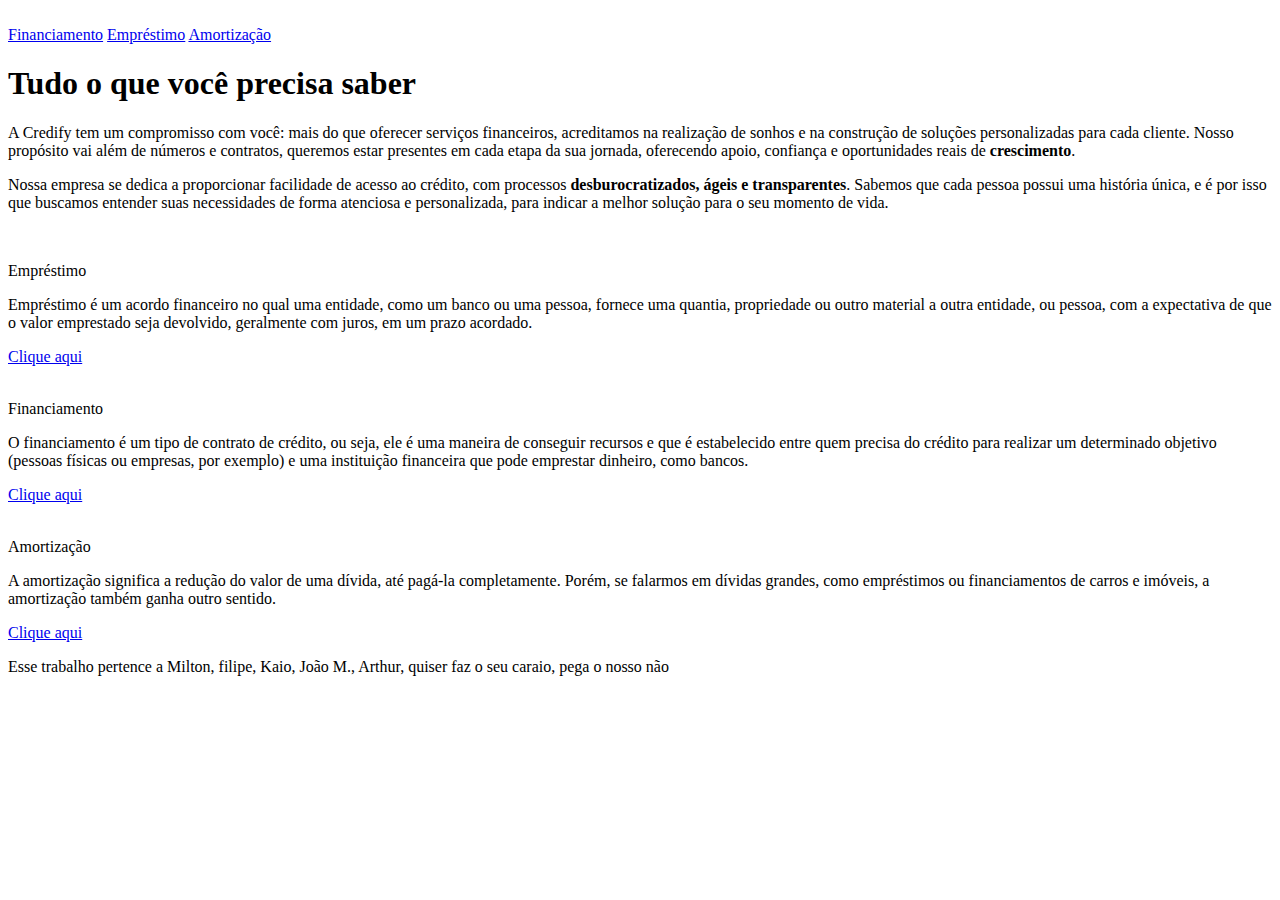
==== index.html @ f142753b "new file:   index.html" ====
<!DOCTYPE html>
<html lang="en">
<head>
	<meta charset="UTF-8">
	<meta name="viewport" content="width=device-width, initial-scale=1.0">
	<title>Credify</title>
	<link rel="stylesheet" href="CSS/style.css">
</head>

<body>
	<header>
		<img src="IMG/logo2.png" alt="" id="logo">
		<nav>
			<a href="#">Financiamento</a>
			<a href="#">Empréstimo</a>
			<a href="#">Amortização</a>
		</nav>
	</header>

	<div class="apren">
		<!-- <img src="../IMG/360_F_565546717_sWznHWWi4iSS0guDqPBguCfCfSsLBFMq.jpg" alt="" id="back"> -->
		<h1>Tudo o que você precisa saber</h1> <!--Precisa arrumar o css disso aqui -->
	</div>

	<main>
		
		<p>A Credify tem um compromisso com você: mais do que oferecer serviços financeiros, acreditamos na realização de sonhos e na construção de soluções personalizadas para cada cliente. Nosso propósito vai além de números e contratos, queremos estar presentes em cada etapa da sua jornada, oferecendo apoio, confiança e oportunidades reais de <b>crescimento</b>.</p>
		<p>Nossa empresa se dedica a proporcionar facilidade de acesso ao crédito, com processos <b>desburocratizados, ágeis e transparentes</b>. Sabemos que cada pessoa possui uma história única, e é por isso que buscamos entender suas necessidades de forma atenciosa e personalizada, para indicar a melhor solução para o seu momento de vida.</p>
		
		<div class="container">
			<div class="card" id="div_test" name="a">
				<div id="img_card">
					<img src="IMG/attach_money.svg" alt="" style="color: blue;">
				</div>
				<p class="title">Empréstimo</p>
				<p id="text_card">Empréstimo é um acordo financeiro no qual uma entidade, como um banco ou uma pessoa, fornece uma quantia, propriedade ou outro material a outra entidade, ou pessoa, com a expectativa de que o valor emprestado seja devolvido, geralmente com juros, em um prazo acordado. </p>
				<a class="btn_card" href="#">Clique aqui</a>
			</div>

			<div class="card">
				<div id="img_card">
					<img src="IMG/payments.svg" alt="">
				</div>
				<p class="title">Financiamento</p>
				<p>O financiamento é um tipo de contrato de crédito, ou seja, ele é uma maneira de conseguir recursos e que é estabelecido entre quem precisa do crédito para realizar um determinado objetivo (pessoas físicas ou empresas, por exemplo) e uma instituição financeira que pode emprestar dinheiro, como bancos. </p>
				<a class="btn_card" href="#">Clique aqui</a>
			</div>

			<div class="card">
				<div id="img_card">
					<img src="IMG/account_balance.svg" alt="">
				</div>
				<p class="title">Amortização</p>
				<p>A amortização significa a redução do valor de uma dívida, até pagá-la completamente. Porém, se falarmos em dívidas grandes, como empréstimos ou financiamentos de carros e imóveis, a amortização também ganha outro sentido.</p>
				<a class="btn_card" href="#">Clique aqui</a>
			</div>
		</div>
	</main>

	<footer>
		<p>Esse trabalho pertence a Milton, filipe, Kaio, João M., Arthur, quiser faz o seu caraio, pega o nosso não</p>
	</footer>
	
	<script src="JS/script.js"></script>
</body>
</html>
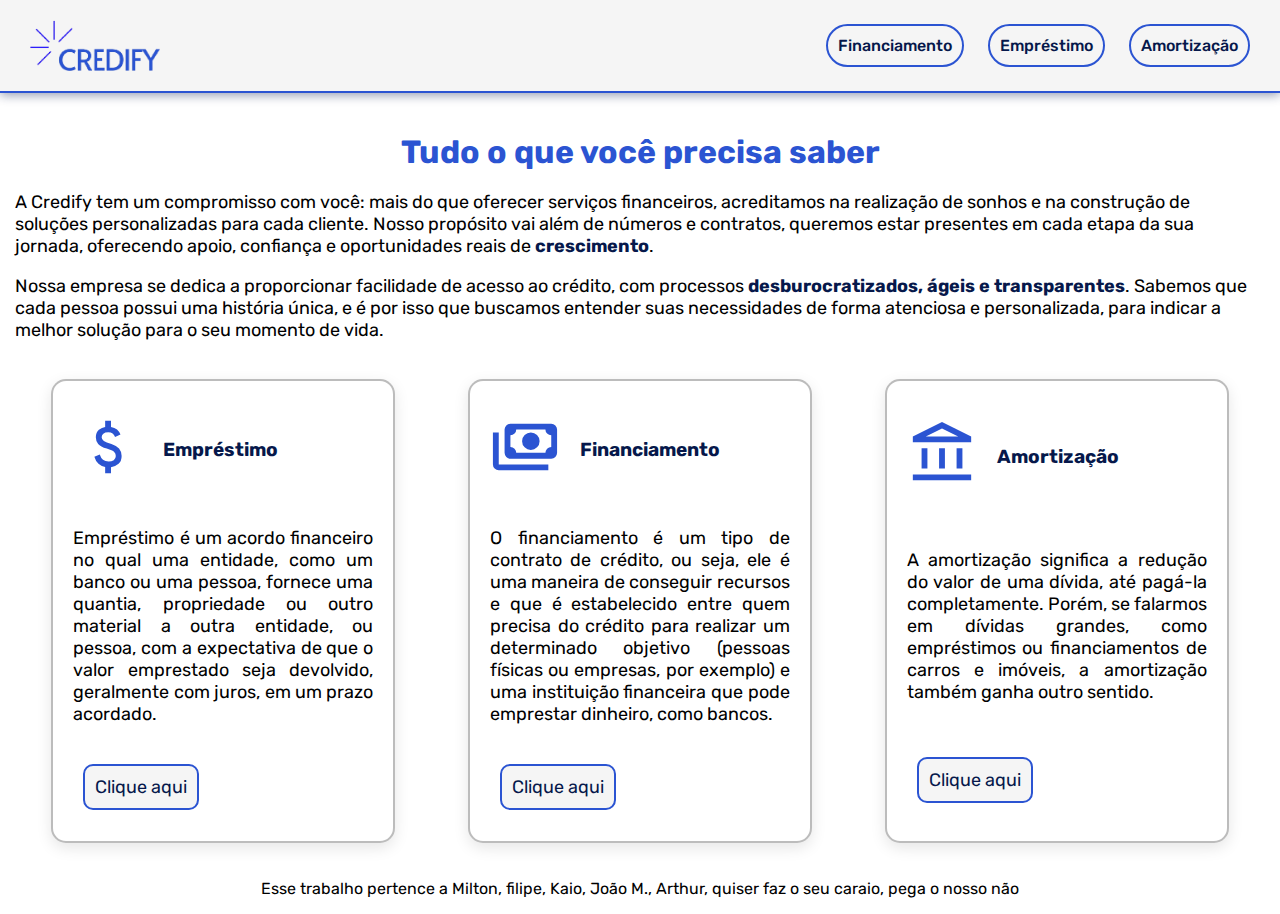
==== commit 48d97c50: "modified:   index.html" ====
--- a/index.html
+++ b/index.html
@@ -4,12 +4,12 @@
 	<meta charset="UTF-8">
 	<meta name="viewport" content="width=device-width, initial-scale=1.0">
 	<title>Credify</title>
-	<link rel="stylesheet" href="CSS/style.css">
+	<link rel="stylesheet" href="site_matemática/CSS/style.css">
 </head>
 
 <body>
 	<header>
-		<img src="IMG/logo2.png" alt="" id="logo">
+		<img src="site_matemática/IMG/logo2.png" alt="" id="logo">
 		<nav>
 			<a href="#">Financiamento</a>
 			<a href="#">Empréstimo</a>
@@ -30,7 +30,7 @@
 		<div class="container">
 			<div class="card" id="div_test" name="a">
 				<div id="img_card">
-					<img src="IMG/attach_money.svg" alt="" style="color: blue;">
+					<img src="site_matemática/IMG/attach_money.svg" alt="" style="color: blue;">
 				</div>
 				<p class="title">Empréstimo</p>
 				<p id="text_card">Empréstimo é um acordo financeiro no qual uma entidade, como um banco ou uma pessoa, fornece uma quantia, propriedade ou outro material a outra entidade, ou pessoa, com a expectativa de que o valor emprestado seja devolvido, geralmente com juros, em um prazo acordado. </p>
@@ -39,7 +39,7 @@
 
 			<div class="card">
 				<div id="img_card">
-					<img src="IMG/payments.svg" alt="">
+					<img src="site_matemática/IMG/payments.svg" alt="">
 				</div>
 				<p class="title">Financiamento</p>
 				<p>O financiamento é um tipo de contrato de crédito, ou seja, ele é uma maneira de conseguir recursos e que é estabelecido entre quem precisa do crédito para realizar um determinado objetivo (pessoas físicas ou empresas, por exemplo) e uma instituição financeira que pode emprestar dinheiro, como bancos. </p>
@@ -48,7 +48,7 @@
 
 			<div class="card">
 				<div id="img_card">
-					<img src="IMG/account_balance.svg" alt="">
+					<img src="site_matemática/IMG/account_balance.svg" alt="">
 				</div>
 				<p class="title">Amortização</p>
 				<p>A amortização significa a redução do valor de uma dívida, até pagá-la completamente. Porém, se falarmos em dívidas grandes, como empréstimos ou financiamentos de carros e imóveis, a amortização também ganha outro sentido.</p>
@@ -61,6 +61,6 @@
 		<p>Esse trabalho pertence a Milton, filipe, Kaio, João M., Arthur, quiser faz o seu caraio, pega o nosso não</p>
 	</footer>
 	
-	<script src="JS/script.js"></script>
+	<script src="site_matemática/JS/script.js"></script>
 </body>
 </html>--- a/site_matemática/CSS/style.css
+++ b/site_matemática/CSS/style.css
@@ -0,0 +1,175 @@
+@font-face {
+    font-family: "Rubik";
+    src: url(../fonts/Rubik/Rubik-VariableFont_wght.ttf);
+}
+
+html{
+	font-family: "Rubik";
+}
+body{
+	margin: 0;
+}
+h1{
+	text-align: center;
+	font-size: 2rem;
+	margin: 40px 0 20px 0;
+	color: #2B54D2; /* cor da identidade visual */
+	text-align: center;
+}
+#logo{
+	margin-left: 30px;
+	width: 130px;
+	min-width: 90px;
+}
+header{
+	background-color: #f5f5f5;
+  	box-shadow: 0 2px 10px #06184b70;
+	align-items: center;
+	display: flex;
+	justify-content: space-between;
+	padding: 20px 0 20px 0;
+	border-bottom: 2px solid #2B54D2;
+	margin: 0;
+}
+nav{
+	align-content: center;
+	margin-right: 20px;
+	
+}
+nav a{
+	font-weight: 500;
+	padding: 10px 10px;
+	border-radius: 30px;
+	margin:0 10px 0 10px;
+	border: 2px solid #2B54D2;
+	/*border-radius: 10px;*/
+	/*padding: 10px;*/
+	background: whitesmoke;
+	color: #06184b;
+	text-decoration: none;
+	transition: .4s;
+}
+nav a:hover{
+	background: #2B54D2;
+	box-shadow: 0 2px 10px #06184b70;
+	color:whitesmoke;
+	transition: .4s;
+}
+
+/* conteudo principal */
+main{
+	margin: 0 15px 0 15px;
+	font-size: 18px;
+}
+
+/*#back{ esta dando mais problemas do q nunca
+	background-size: cover;
+	object-fit: cover;
+	position: absolute;
+	z-index: -1;
+	width: 100%;
+	height: 300px;
+}*/
+
+/* card */
+
+.container{
+	display: flex;
+	align-items: center;
+	justify-content: space-around;
+	flex-wrap: wrap;
+}
+.card{
+    display: flex;
+    border: 2px solid rgba(46, 46, 46, 0.322);
+    height: 420px;
+    min-height: 105px;
+    flex-direction: row;
+    flex-wrap: wrap;
+    align-items: center;
+	width: 300px;
+	background: #fff;
+	border-radius: 15px;
+	box-shadow: 0 5px 15px rgba(0,0,0,0.1);
+	padding: 20px;
+	margin: 20px;
+	text-align: center;
+	animation: fadeIn 1s ease forwards;
+	transition: .5s;
+}
+@keyframes fadeIn {
+	from { opacity: 0; transform: translateY(20px); }
+	to { opacity: 1; transform: translateY(0); }
+}
+
+.card p{
+	text-align: justify;
+}
+
+.card:hover {
+	transform: scale(1.09);
+	box-shadow: 0 8px 20px 2px #06184b70;
+	border-color: #2B54D2;
+	transition: .5s;
+  }
+
+#img_card img{
+	width: 70px;
+	min-width: 20px;
+}
+
+.btn_card{
+	margin:0px 10px 0 10px;
+	border-radius: 10px;
+	padding: 10px;
+	text-decoration: none;
+	transition: .4s;
+	
+	border: 2px solid #2B54D2;
+	background: whitesmoke;
+	color: #06184b;
+}
+
+.btn_card:hover{
+	background: #2B54D2;
+	box-shadow: 0 2px 10px #06184b70;
+	color:whitesmoke;
+	transition: .4s;
+	
+}
+
+.title{
+	font-weight: bold;
+	text-align: center !important;
+	margin: 20px;
+	font-size: 19px	;
+	color: #06184b;
+}
+b{
+	color: #06184b;
+}
+footer{
+	text-align: center;
+}
+
+@media (max-width: 600px) {
+	.card {
+	  width: 90%;
+	  margin: 15px auto;
+	}
+	main {
+	  font-size: 16px;
+	}
+	nav {
+		display: flex;
+		flex-direction: column;
+		align-items: center;
+		gap: 10px; /* espaço entre os botões */
+	  }
+	
+	  nav button {
+		width: 100%;
+		max-width: 200px; /* ou o que ficar melhor no seu layout */
+		font-size: 16px;
+	  }	
+  }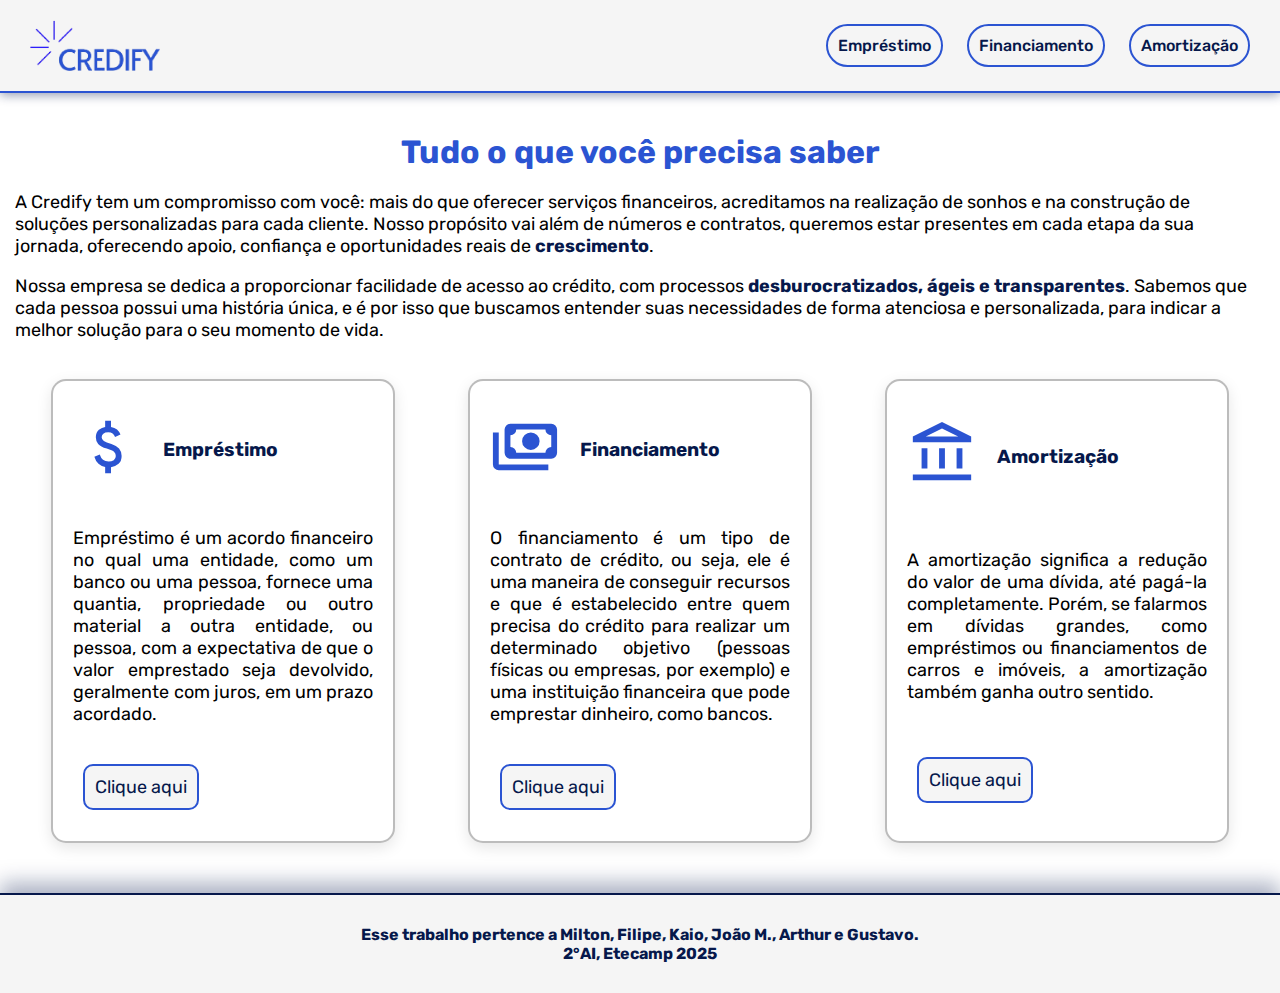
==== commit 4c18006d: "Vesion: Base_V1" ====
--- a/index.html
+++ b/index.html
@@ -11,9 +11,9 @@
 	<header>
 		<img src="site_matemática/IMG/logo2.png" alt="" id="logo">
 		<nav>
-			<a href="#">Financiamento</a>
-			<a href="#">Empréstimo</a>
-			<a href="#">Amortização</a>
+			<a href="site_matemática/HTML/emp.html">Empréstimo</a>
+			<a href="site_matemática/HTML/financa.html">Financiamento</a>
+			<a href="site_matemática/HTML/amortizacao.html">Amortização</a>
 		</nav>
 	</header>
 
@@ -34,7 +34,7 @@
 				</div>
 				<p class="title">Empréstimo</p>
 				<p id="text_card">Empréstimo é um acordo financeiro no qual uma entidade, como um banco ou uma pessoa, fornece uma quantia, propriedade ou outro material a outra entidade, ou pessoa, com a expectativa de que o valor emprestado seja devolvido, geralmente com juros, em um prazo acordado. </p>
-				<a class="btn_card" href="#">Clique aqui</a>
+				<a class="btn_card" href="site_matemática/HTML/emp.html">Clique aqui</a>
 			</div>
 
 			<div class="card">
@@ -43,7 +43,7 @@
 				</div>
 				<p class="title">Financiamento</p>
 				<p>O financiamento é um tipo de contrato de crédito, ou seja, ele é uma maneira de conseguir recursos e que é estabelecido entre quem precisa do crédito para realizar um determinado objetivo (pessoas físicas ou empresas, por exemplo) e uma instituição financeira que pode emprestar dinheiro, como bancos. </p>
-				<a class="btn_card" href="#">Clique aqui</a>
+				<a class="btn_card" href="site_matemática/HTML/financa.html">Clique aqui</a>
 			</div>
 
 			<div class="card">
@@ -52,13 +52,14 @@
 				</div>
 				<p class="title">Amortização</p>
 				<p>A amortização significa a redução do valor de uma dívida, até pagá-la completamente. Porém, se falarmos em dívidas grandes, como empréstimos ou financiamentos de carros e imóveis, a amortização também ganha outro sentido.</p>
-				<a class="btn_card" href="#">Clique aqui</a>
+				<a class="btn_card" href="site_matemática/HTML/amortizacao.html">Clique aqui</a>
 			</div>
 		</div>
 	</main>
 
 	<footer>
-		<p>Esse trabalho pertence a Milton, filipe, Kaio, João M., Arthur, quiser faz o seu caraio, pega o nosso não</p>
+		<p>Esse trabalho pertence a Milton, Filipe, Kaio, João M., Arthur e Gustavo.</p>
+        <p>2°AI, Etecamp 2025</p>
 	</footer>
 	
 	<script src="site_matemática/JS/script.js"></script>
--- a/site_matemática/CSS/style.css
+++ b/site_matemática/CSS/style.css
@@ -149,7 +149,17 @@
 	color: #06184b;
 }
 footer{
+	margin-top: 30px;
+	box-shadow: 0px -10px 20px 0px #06184b57;
+	border-top: #06184b 2px solid;
+	font-weight: bold;
+	padding: 30px;
+	background-color: #f5f5f5;
+	color:#06184b;
 	text-align: center;
+}
+footer p{
+	margin: 0;
 }
 
 @media (max-width: 600px) {
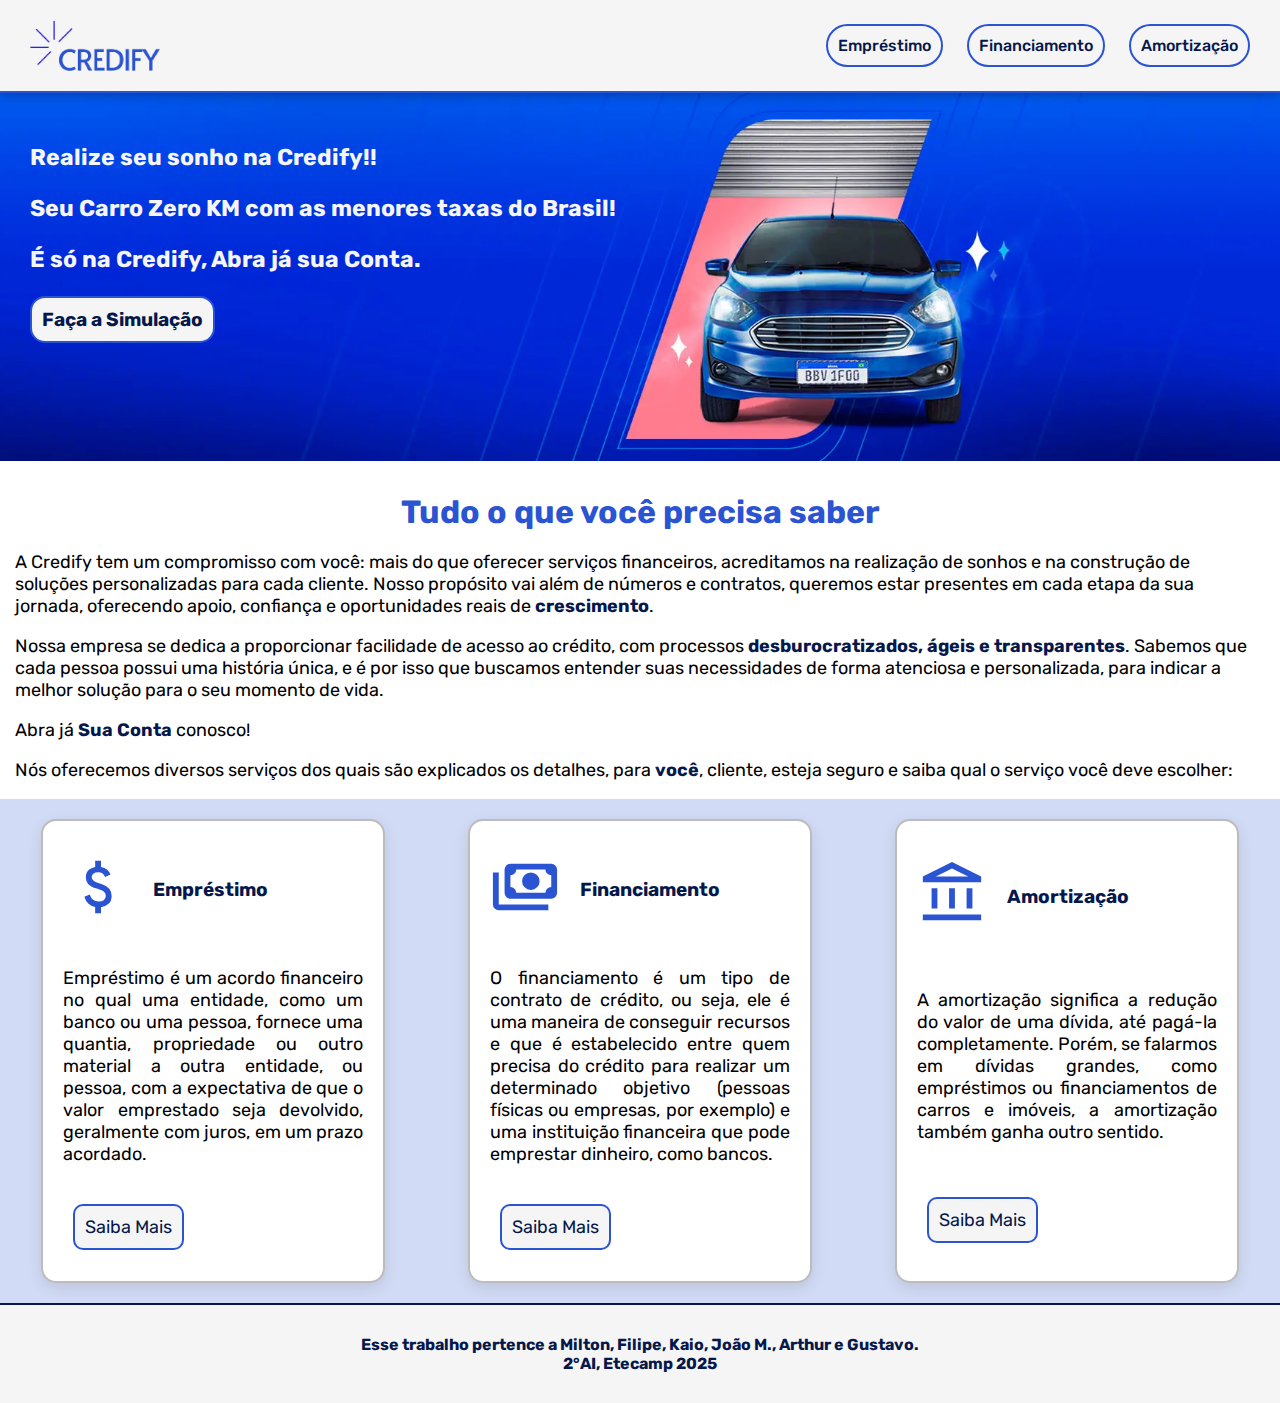
==== commit 5686169f: "Merge pull request #4 from Filkiro/main" ====
--- a/index.html
+++ b/index.html
@@ -17,16 +17,33 @@
 		</nav>
 	</header>
 
+	<img src="site_matemática/IMG/banner-egv-desk-26-02.webp" alt="" id="back">
+	
+	<div class="propaganda">
+		<p class="prop">Realize seu sonho na Credify!!</p>
+		<p class="prop">Seu Carro Zero KM com as menores taxas do Brasil!</p>
+		<p class="prop">É só na Credify, Abra já sua Conta.</p>
+
+		<button id="sim">Faça a Simulação</button>
+	</div>
+	
+
 	<div class="apren">
-		<!-- <img src="../IMG/360_F_565546717_sWznHWWi4iSS0guDqPBguCfCfSsLBFMq.jpg" alt="" id="back"> -->
 		<h1>Tudo o que você precisa saber</h1> <!--Precisa arrumar o css disso aqui -->
 	</div>
 
 	<main>
+
+		<div class="conteudo">
+			<p>A Credify tem um compromisso com você: mais do que oferecer serviços financeiros, acreditamos na realização de sonhos e na construção de soluções personalizadas para cada cliente. Nosso propósito vai além de números e contratos, queremos estar presentes em cada etapa da sua jornada, oferecendo apoio, confiança e oportunidades reais de <b>crescimento</b>.</p>
+			<p>Nossa empresa se dedica a proporcionar facilidade de acesso ao crédito, com processos <b>desburocratizados, ágeis e transparentes</b>. Sabemos que cada pessoa possui uma história única, e é por isso que buscamos entender suas necessidades de forma atenciosa e personalizada, para indicar a melhor solução para o seu momento de vida.</p>
 		
-		<p>A Credify tem um compromisso com você: mais do que oferecer serviços financeiros, acreditamos na realização de sonhos e na construção de soluções personalizadas para cada cliente. Nosso propósito vai além de números e contratos, queremos estar presentes em cada etapa da sua jornada, oferecendo apoio, confiança e oportunidades reais de <b>crescimento</b>.</p>
-		<p>Nossa empresa se dedica a proporcionar facilidade de acesso ao crédito, com processos <b>desburocratizados, ágeis e transparentes</b>. Sabemos que cada pessoa possui uma história única, e é por isso que buscamos entender suas necessidades de forma atenciosa e personalizada, para indicar a melhor solução para o seu momento de vida.</p>
-		
+			<p>Abra já <b>Sua Conta</b> conosco!</p>
+
+			<p>Nós oferecemos diversos serviços dos quais são explicados os detalhes, para <b>você</b>, cliente, esteja seguro e saiba qual o serviço você deve escolher:</p>
+		</div>
+
+
 		<div class="container">
 			<div class="card" id="div_test" name="a">
 				<div id="img_card">
@@ -34,7 +51,7 @@
 				</div>
 				<p class="title">Empréstimo</p>
 				<p id="text_card">Empréstimo é um acordo financeiro no qual uma entidade, como um banco ou uma pessoa, fornece uma quantia, propriedade ou outro material a outra entidade, ou pessoa, com a expectativa de que o valor emprestado seja devolvido, geralmente com juros, em um prazo acordado. </p>
-				<a class="btn_card" href="site_matemática/HTML/emp.html">Clique aqui</a>
+				<a class="btn_card" href="site_matemática/HTML/emp.html">Saiba Mais</a>
 			</div>
 
 			<div class="card">
@@ -43,7 +60,7 @@
 				</div>
 				<p class="title">Financiamento</p>
 				<p>O financiamento é um tipo de contrato de crédito, ou seja, ele é uma maneira de conseguir recursos e que é estabelecido entre quem precisa do crédito para realizar um determinado objetivo (pessoas físicas ou empresas, por exemplo) e uma instituição financeira que pode emprestar dinheiro, como bancos. </p>
-				<a class="btn_card" href="site_matemática/HTML/financa.html">Clique aqui</a>
+				<a class="btn_card" href="site_matemática/HTML/financa.html">Saiba Mais</a>
 			</div>
 
 			<div class="card">
@@ -52,7 +69,7 @@
 				</div>
 				<p class="title">Amortização</p>
 				<p>A amortização significa a redução do valor de uma dívida, até pagá-la completamente. Porém, se falarmos em dívidas grandes, como empréstimos ou financiamentos de carros e imóveis, a amortização também ganha outro sentido.</p>
-				<a class="btn_card" href="site_matemática/HTML/amortizacao.html">Clique aqui</a>
+				<a class="btn_card" href="site_matemática/HTML/amortizacao.html">Saiba Mais</a>
 			</div>
 		</div>
 	</main>
--- a/site_matemática/CSS/style.css
+++ b/site_matemática/CSS/style.css
@@ -58,19 +58,50 @@
 
 /* conteudo principal */
 main{
+	/* margin: 0 15px 0 15px; */
+	font-size: 18px;
+}
+.conteudo{
 	margin: 0 15px 0 15px;
-	font-size: 18px;
-}
-
-/*#back{ esta dando mais problemas do q nunca
+}
+
+#back{ 	
 	background-size: cover;
 	object-fit: cover;
 	position: absolute;
 	z-index: -1;
 	width: 100%;
-	height: 300px;
-}*/
-
+	height: max(368px);
+	background-repeat: no-repeat;
+}
+.propaganda{
+	margin: 50px 10px 10px 30px;
+	font-size: min(23px);
+	color: #f5f5f5;
+	font-weight: bolder;
+}
+#sim{
+	font-family: "Rubik";
+	cursor: pointer;
+	font-weight: 700;
+	font-size: 19px;
+	padding: 10px 10px;
+	border-radius: 15px;
+	margin:0 10px 0 0px;
+	border: 2px solid #2B54D2;
+	background: whitesmoke;
+	color: #06184b;
+	transition: .4s;
+}
+#sim:hover{
+	background: #2B54D2;
+	box-shadow: 0 2px 10px #06184b70;
+	color:whitesmoke;
+	transition: .4s;
+}
+.apren{
+	margin-top: min(150px);
+}
 /* card */
 
 .container{
@@ -78,6 +109,8 @@
 	align-items: center;
 	justify-content: space-around;
 	flex-wrap: wrap;
+	background-color: #2b55d236;
+	width: 100%;
 }
 .card{
     display: flex;
@@ -149,8 +182,6 @@
 	color: #06184b;
 }
 footer{
-	margin-top: 30px;
-	box-shadow: 0px -10px 20px 0px #06184b57;
 	border-top: #06184b 2px solid;
 	font-weight: bold;
 	padding: 30px;
